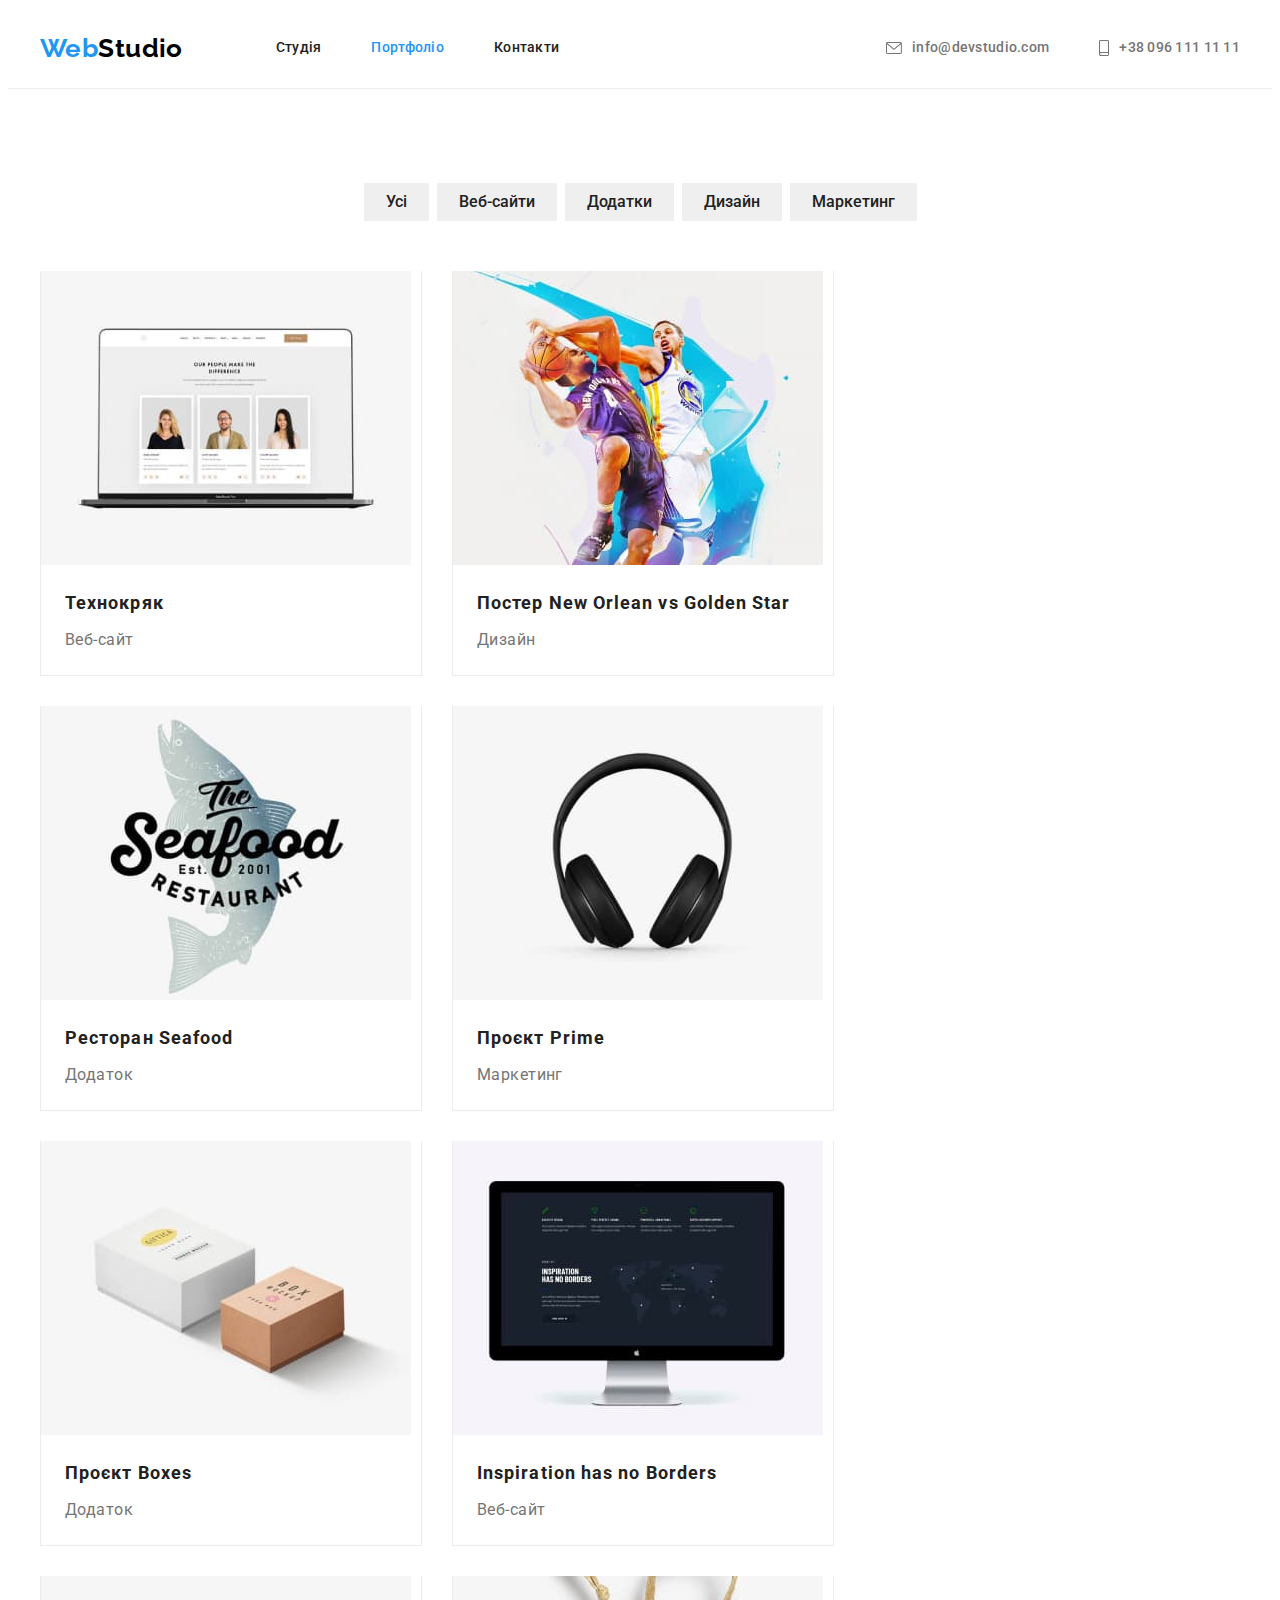
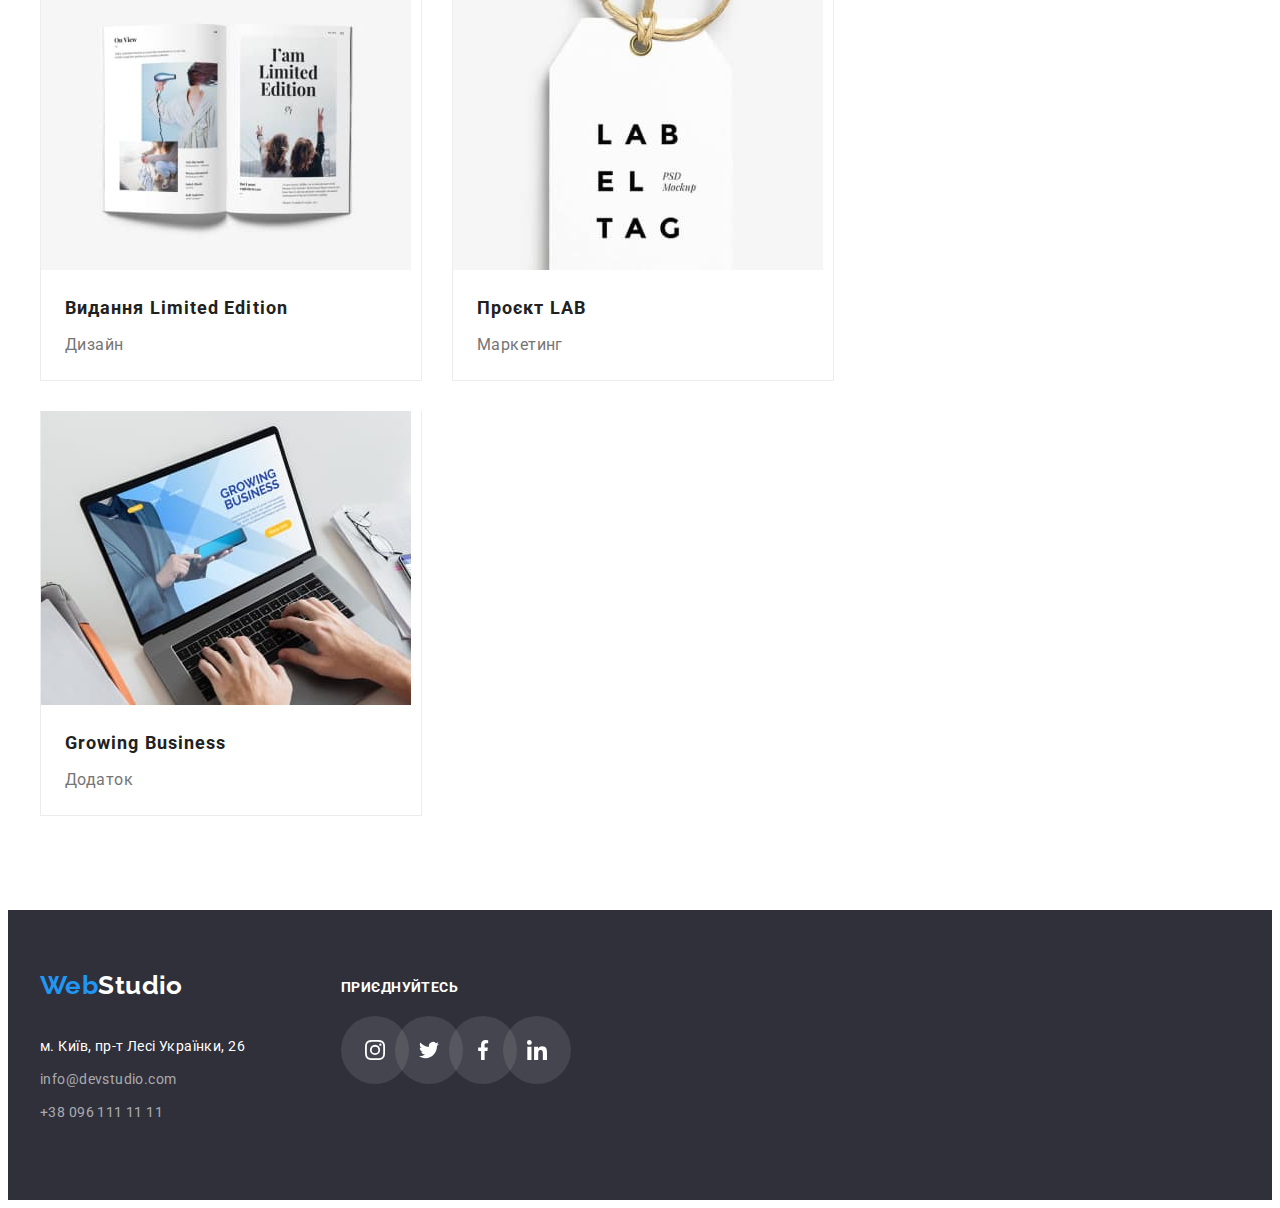
==== portfolio.html @ 1c404f7c "додає файли попереднього проекту" ====
<!DOCTYPE html>
<html lang="uk">
  <head>
    <meta charset="UTF-8" />
    <meta http-equiv="X-UA-Compatible" content="IE=edge" />
    <meta name="viewport" content="width=device-width, initial-scale=1.0" />
    <title>Портфоліо</title>
    <link rel="preconnect" href="https://fonts.googleapis.com" />
    <link rel="preconnect" href="https://fonts.gstatic.com" crossorigin />
    <link
      href="https://fonts.googleapis.com/css2?family=Raleway:ital,wght@0,700;1,700&family=Roboto:wght@400;500;700;900&display=swap"
      rel="stylesheet"
    />
    <link
      rel="stylesheet"
      href="https://cdnjs.cloudflare.com/ajax/libs/modern-normalize/1.1.0/modern-normalize.min.css"
      integrity="sha512-wpPYUAdjBVSE4KJnH1VR1HeZfpl1ub8YT/NKx4PuQ5NmX2tKuGu6U/JRp5y+Y8XG2tV+wKQpNHVUX03MfMFn9Q=="
      crossorigin="anonymous"
      referrerpolicy="no-referrer"
    />
    <link rel="stylesheet" href="./css/styles.css" />
  </head>
  <body>
    <!-- HEADER -->
    <header class="headline">
      <div class="conteiner">
        <nav class="nav-logo">
          <a class="logo" href="./index.html"
            ><span class="logo-web">Web</span>Studio</a
          >
          <ul class="nav-head">
            <li>
              <a class="nav-stud" href="./index.html">Студія</a>
            </li>
            <li>
              <a class="nav-portf current" href="./portfolio.html">Портфоліо</a>
            </li>
            <li><a class="nav-cont" href="">Контакти</a></li>
          </ul>
        </nav>
        <ul class="contacts-head">
          <li>
            <a class="contacts-mailto" href="mailto:info@devstudio.com"
              ><svg class="svg-icon" width="16" height="12">
                <use href="./images/icons.svg#envelope"></use></svg
              >info@devstudio.com</a
            >
          </li>
          <li>
            <a class="contacts-tel" href="tel:+380961111111"
              ><svg class="svg-icon" width="10" height="16">
                <use href="./images/icons.svg#smartphone"></use></svg
              >+38 096 111 11 11</a
            >
          </li>
        </ul>
      </div>
    </header>
    <!-- MAIN -->
    <main>
      <section class="section">
        <div class="conteiner">
          <h1 class="visually-hidden">Наші проекти</h1>
          <ul class="filter">
            <li class="filter-item">
              <button class="btn-projects" type="button">Усі</button>
            </li>
            <li class="filter-item">
              <button class="btn-projects" type="button">Веб-сайти</button>
            </li>
            <li class="filter-item">
              <button class="btn-projects" type="button">Додатки</button>
            </li>
            <li class="filter-item">
              <button class="btn-projects" type="button">Дизайн</button>
            </li>
            <li class="filter-item">
              <button class="btn-projects" type="button">Маркетинг</button>
            </li>
          </ul>

          <ul class="portfolio">
            <li class="portfolio-item">
              <a class="portfolio-link" href=""
                ><div class="portfolio-linkbox">
                  <img
                    class="portfolio-img"
                    src="./images/tehno.jpg"
                    alt=""
                    width="370"
                    height="294"
                  />
                  <div class="portfolio-card">
                    <h2 class="projects-head">Технокряк</h2>
                    <p class="projects-text">Веб-сайт</p>
                  </div>
                </div>
              </a>
            </li>
            <li class="portfolio-item">
              <a class="portfolio-link" href=""
                ><div class="portfolio-linkbox">
                  <img
                    class="portfolio-img"
                    src="./images/orlean.jpg"
                    alt=""
                    width="370"
                    height="294"
                  />
                  <div class="portfolio-card">
                    <h2 class="projects-head">
                      Постер New Orlean vs Golden Star
                    </h2>
                    <p class="projects-text">Дизайн</p>
                  </div>
                </div>
              </a>
            </li>
            <li class="portfolio-item">
              <a class="portfolio-link" href=""
                ><div class="portfolio-linkbox">
                  <img
                    class="portfolio-img"
                    src="./images/seafood.jpg"
                    alt=""
                    width="370"
                    height="294"
                  />
                  <div class="portfolio-card">
                    <h2 class="projects-head">Ресторан Seafood</h2>
                    <p class="projects-text">Додаток</p>
                  </div>
                </div></a
              >
            </li>
            <li class="portfolio-item">
              <a class="portfolio-link" href=""
                ><div class="portfolio-linkbox">
                  <img
                    class="portfolio-img"
                    src="./images/prime.jpg"
                    alt=""
                    width="370"
                    height="294"
                  />
                  <div class="portfolio-card">
                    <h2 class="projects-head">Проєкт Prime</h2>
                    <p class="projects-text">Маркетинг</p>
                  </div>
                </div></a
              >
            </li>
            <li class="portfolio-item">
              <a class="portfolio-link" href=""
                ><div class="portfolio-linkbox">
                  <img
                    class="portfolio-img"
                    src="./images/boxes.jpg"
                    alt=""
                    width="370"
                    height="294"
                  />
                  <div class="portfolio-card">
                    <h2 class="projects-head">Проєкт Boxes</h2>
                    <p class="projects-text">Додаток</p>
                  </div>
                </div></a
              >
            </li>
            <li class="portfolio-item">
              <a class="portfolio-link" href=""
                ><div class="portfolio-linkbox">
                  <img
                    class="portfolio-img"
                    src="./images/borders.jpg"
                    alt=""
                    width="370"
                    height="294"
                  />
                  <div class="portfolio-card">
                    <h2 class="projects-head">Inspiration has no Borders</h2>
                    <p class="projects-text">Веб-сайт</p>
                  </div>
                </div></a
              >
            </li>
            <li class="portfolio-item">
              <a class="portfolio-link" href=""
                ><div class="portfolio-linkbox">
                  <img
                    class="portfolio-img"
                    src="./images/limited.jpg"
                    alt=""
                    width="370"
                    height="294"
                  />
                  <div class="portfolio-card">
                    <h2 class="projects-head">Видання Limited Edition</h2>
                    <p class="projects-text">Дизайн</p>
                  </div>
                </div></a
              >
            </li>
            <li class="portfolio-item">
              <a class="portfolio-link" href=""
                ><div class="portfolio-linkbox">
                  <img
                    class="portfolio-img"
                    src="./images/lab.jpg"
                    alt=""
                    width="370"
                    height="294"
                  />
                  <div class="portfolio-card">
                    <h2 class="projects-head">Проєкт LAB</h2>
                    <p class="projects-text">Маркетинг</p>
                  </div>
                </div></a
              >
            </li>
            <li class="portfolio-item">
              <a class="portfolio-link" href=""
                ><div class="portfolio-linkbox">
                  <img
                    class="portfolio-img"
                    src="./images/growing.jpg"
                    alt=""
                    width="370"
                    height="294"
                  />
                  <div class="portfolio-card">
                    <h2 class="projects-head">Growing Business</h2>
                    <p class="projects-text">Додаток</p>
                  </div>
                </div></a
              >
            </li>
          </ul>
        </div>
      </section>
    </main>
    <!-- FOOTER  -->
    <footer class="footer-line">
      <div class="conteiner">
        <div class="footer-box">
          <div class="adres-box">
            <a class="logo-footer" href="./index.html"
              ><span class="logo-web">Web</span>Studio</a
            >
            <address class="adres-contacs">
              <ul class="adres">
                <li class="adres-geo">м. Київ, пр-т Лесі Українки, 26</li>
                <li class="adres-mail">
                  <a class="adres-mailto" href="mailto:info@devstudio.com"
                    >info@devstudio.com</a
                  >
                </li>
                <li class="adres-mytel">
                  <a class="adres-tel" href="tel:+380961111111"
                    >+38 096 111 11 11</a
                  >
                </li>
              </ul>
            </address>
          </div>

          <div class="joinin-box">
            <h2 class="joinin-title">приєднуйтесь</h2>
            <ul class="joinin-list">
              <li class="joinin-item">
                <a class="link-icon" href="">
                  <svg class="svg-icon" width="20" height="20">
                    <use href="./images/icons.svg#instagram-1"></use>
                  </svg>
                </a>
              </li>
              <li class="joinin-item">
                <a class="link-icon" href="">
                  <svg class="svg-icon" width="20" height="20">
                    <use href="./images/icons.svg#twitter-1"></use>
                  </svg>
                </a>
              </li>
              <li class="joinin-item">
                <a class="link-icon" href="">
                  <svg class="svg-icon" width="20" height="20">
                    <use href="./images/icons.svg#facebook-1"></use>
                  </svg>
                </a>
              </li>
              <li class="joinin-item">
                <a class="link-icon" href="">
                  <svg class="svg-icon" width="20" height="20">
                    <use href="./images/icons.svg#linkedin-1"></use>
                  </svg>
                </a>
              </li>
            </ul>
          </div>
        </div>
      </div>
    </footer>
  </body>
</html>
---- css/styles.css ----
/* ПАЛІТРА */
/* колір основного тексту: #212121  */
/* колір додаткового тексту: #757575 */
/* колір герої, футер(адреса+лого текст): #FFFFFF */
/* колір лого веб, ховер+фокус: #2196F3 */
/* колір лого текст хедер: #000000 */
/* інші кольори: white; #ECECEC; rgba(0, 0, 0, 0.15);
   #188CE8; #F5F4FA; rgba(0, 0, 0, 0.12); rgba(0, 0, 0, 0.14);
   rgba(0, 0, 0, 0.2); #2F303A; rgba(255, 255, 255, 0.6); rgba(0, 0, 0, 0.1);
   #EEEEEE; rgba(0, 0, 0, 0.08);*/

:root {
  --text-color: #212121;
  --additional-text: #757575;
  --hero-footer: #ffffff;
  --web-hover-fokus: #2196f3;
  --color-logo-hed: #000000;
  --body-background-color: white;
  --headline-border-bottom: #ececec;
  --hero-footer-background: #2f303a;
  --caption-btn-box-sadow: rgba(0, 0, 0, 0.15);
  --caption-btn-h-f: #188ce8;
  --team-background: #f5f4fa;
  --team-bth-p-box-shadow: rgba(0, 0, 0, 0.12);
  --team-box-shadow-two: rgba(0, 0, 0, 0.14);
  --team-box-shadow-three: rgba(0, 0, 0, 0.2);
  --adres-m-t-color: rgba(255, 255, 255, 0.6);
  --btn-p-box-shadow-one: rgba(0, 0, 0, 0.1);
  --btn-p-box-shadow-two: rgba(0, 0, 0, 0.08);
  --container-project-border: #eeeeee;
  --hero-gradient: rgba(47, 48, 58, 0.4);
  --social-link-icon: #afb1b8;
  --join-in-list: rgba(255, 255, 255, 0.1);
  --portfolio-item-hover06: rgba(0, 0, 0, 0.06);
  --portfolio-item-hover16: rgba(0, 0, 0, 0.16);
  --ul-class-gap: 30px;
  --filter-gap: 8px;
}
/* HIDDEN */
.visually-hidden {
  position: absolute;
  white-space: nowrap;
  width: 1px;
  height: 1px;
  overflow: hidden;
  border: 0;
  padding: 0;
  clip: rect(0 0 0 0);
  clip-path: inset(50%);
  margin: -1px;
}
/* INDEX */
body {
  font-family: "Roboto", "Raleway", sans-serif;
  color: var(--text-color);
  background-color: var(--body-background-color);
  font-size: 14px;
  letter-spacing: 0.03em;
}
.conteiner {
  width: 1200px;
  padding-right: 15px;
  padding-left: 15px;
  margin-right: auto;
  margin-left: auto;
}
.section {
  padding: 94px 0;
}
h1,
h2,
h3,
p {
  margin: 0;
}
img {
  display: block;
  max-width: 100%;
  height: auto;
}
a {
  text-decoration: none;
}
ul {
  list-style-type: none;
}
address {
  font-style: normal;
}
/* HEADER */
.logo {
  font-family: "Raleway";
  font-weight: 700;
  font-size: 26px;
  line-height: 1.19;
  color: var(--color-logo-hed);
  margin-right: 93px;
}
.logo-web {
  font-family: "Raleway";
  font-weight: 700;
  font-size: 26px;
  line-height: 1.19px;
  color: var(--web-hover-fokus);
}
.headline .conteiner {
  display: flex;
  align-content: center;
}
.nav-logo {
  display: flex;
  justify-content: flex-start;
  align-items: center;
}
.nav-head {
  display: flex;
  margin-top: 0;
  margin-bottom: 0;
  padding-left: 0;
}
.nav-head li:not(:first-child) {
  margin-left: 50px;
}
.contacts-head {
  display: flex;
  margin-left: auto;
  margin-top: 0;
  margin-bottom: 0;
  padding-left: 0;
}
.contacts-head li:not(:first-child) {
  margin-left: 50px;
}

.contacts-head .svg-icon {
  align-items: center;
  fill: var(--additional-text);
  margin-right: 10px;
}
.contacts-mailto:hover .svg-icon,
.contacts-mailto:focus .svg-icon {
  fill: var(--web-hover-fokus);
}
.contacts-tel:hover .svg-icon,
.contacts-tel:focus .svg-icon {
  fill: var(--web-hover-fokus);
}
.nav-stud,
.nav-portf,
.nav-cont {
  display: block;
  font-weight: 500;
  line-height: 1.14;
  letter-spacing: 0.02em;
  color: var(--text-color);
  padding: 32px 0;
}
.nav-stud:hover,
.nav-stud:focus {
  color: var(--web-hover-fokus);
}
.nav-portf:hover,
.nav-portf:focus {
  color: var(--web-hover-fokus);
}
.nav-cont:hover,
.nav-cont:focus {
  color: var(--web-hover-fokus);
}
.nav-head .current {
  color: var(--web-hover-fokus);
}

.contacts-mailto {
  display: flex;
  align-self: center;
  align-items: center;
  font-weight: 500;
  line-height: 1.14;
  letter-spacing: 0.02em;
  color: var(--additional-text);
  padding: 32px 0;
}
.contacts-mailto:hover,
.contacts-mailto:focus {
  color: var(--web-hover-fokus);
}
.contacts-tel {
  display: flex;
  align-self: center;
  align-items: center;
  font-weight: 500;
  line-height: 1.14;
  letter-spacing: 0.02em;
  color: var(--additional-text);
  padding: 32px 0;
}
.contacts-tel:hover,
.contacts-tel:focus {
  color: var(--web-hover-fokus);
}
.headline {
  border-bottom: 1px solid var(--headline-border-bottom);
}
/* MAIN */
/* HERO */
.hero {
  background: var(--hero-footer-background);
  text-align: center;
  padding: 200px 0;
  max-width: 1600px;
  min-height: 600px;
  margin-right: auto;
  margin-left: auto;
  background-image: linear-gradient(var(--hero-gradient), var(--hero-gradient)),
    url(../images/bghero.jpeg);
  background-repeat: no-repeat;
  background-size: cover;
  background-position: center;
}

.title-hero {
  font-weight: 900;
  font-size: 44px;
  line-height: 1.36;
  letter-spacing: 0.06em;
  text-transform: uppercase;
  color: var(--hero-footer);
  margin-bottom: 30px;
}
.caption-btn {
  padding: 10px 32px;
  font-family: "Roboto";
  font-weight: 700;
  font-size: 16px;
  line-height: 1.88;
  letter-spacing: 0.06em;
  color: var(--hero-footer);
  background: var(--caption-btn-h-f);
  box-shadow: 0px 4px 4px var(--caption-btn-box-sadow);
  border-radius: 4px;
  cursor: pointer;
  border: none;
}
.caption-btn:hover,
.caption-btn:focus {
  background: var(--web-hover-fokus);
}
/* OFFER */
.conteiner .offer {
  display: flex;
  margin: 0;
  padding: 0;
  list-style: none;
  margin-left: calc(-1 * var(--ul-class-gap));
}
.offer-icon {
  justify-content: center;
  background: var(--team-background);
  border-radius: 4px;
  padding: 25px 100px;
  margin-bottom: 55px;
}
.offer-item {
  flex-basis: calc(100% / 4 - var(--ul-class-gap));
  margin-left: var(--ul-class-gap);
}

.offer-title {
  font-weight: 700;
  font-size: 16px;
  line-height: 1.14;
  text-transform: uppercase;
  color: var(--text-color);
  margin-bottom: 10px;
}
.offer-text {
  line-height: 1.71;
  color: var(--additional-text);
}
/* JOB */
.job {
  padding-top: 0;
}
.job-title {
  font-weight: 700;
  font-size: 36px;
  line-height: 1.17;
  text-align: center;
  color: var(--text-color);
  margin-bottom: 50px;
}
.job-box {
  display: flex;
  justify-content: space-around;
  margin: 0;
  padding: 0;
  list-style: none;
  margin-left: calc(-1 * var(--ul-class-gap));
}
.job-box li {
  flex-basis: calc(100% / 3 - var(--ul-class-gap));
  margin-left: var(--ul-class-gap);
}
/* TEAM */
.team {
  background: var(--team-background);
}
.team-title {
  font-weight: 700;
  font-size: 36px;
  line-height: 1.17;
  text-align: center;
  color: var(--text-color);
  margin-bottom: 50px;
}
.team-conteiner {
  display: flex;
  margin: 0;
  padding: 0;
  list-style: none;
  margin-left: calc(-1 * var(--ul-class-gap));
}
.team-conteiner li {
  flex-basis: calc(100% / 4 - var(--ul-class-gap));
  margin-left: var(--ul-class-gap);
}

.team-box {
  background: var(--hero-footer);
  box-shadow: 0px 1px 3px var(--team-bth-p-box-shadow),
    0px 1px 1px var(--team-box-shadow-two),
    0px 2px 1px var(--team-box-shadow-three);
  border-radius: 0px 0px 4px 4px;
}
.team-box img {
  margin-bottom: 30px;
}

.team-cap {
  font-weight: 500;
  font-size: 16px;
  line-height: 1.36;
  text-align: center;
  color: var(--text-color);
  margin-bottom: 10px;
}
.team-text {
  font-size: 16px;
  line-height: 1.36;
  text-align: center;
  color: var(--additional-text);
  margin-bottom: 16px;
}
.team-social {
  display: flex;
  justify-content: center;
  margin: 0;
  padding: 0;
  padding-bottom: 30px;
}
.team-social .social-item {
  flex-basis: calc((100%-30px) / 4);
  max-width: 44px;
  min-height: 44px;
  margin-left: 0;
  margin-right: 10px;
}

.team-social .link-icon {
  width: 100%;
  height: 100%;
  display: flex;
  align-items: center;
  justify-content: center;
  border-radius: 50%;
  color: var(--social-link-icon);
  background: var(--hero-footer);
}
.link-icon:hover,
.link-icon:focus {
  background: var(--web-hover-fokus);
  color: var(--hero-footer);
}
.team-social .svg-icon {
  fill: currentColor;
}
/* clients */
.clients-title {
  font-weight: 700;
  font-size: 36px;
  line-height: 1.17;
  text-align: center;
  color: var(--text-color);
  margin-bottom: 50px;
}
.clients-list {
  display: flex;
  margin: 0;
  padding: 0;
  list-style: none;
  justify-content: center;
  margin-left: calc(-1 * var(--ul-class-gap));
  /* gap: 30px; */
}
.clients-item {
  flex-basis: calc(100% / 6 - var(--ul-class-gap));
  margin-left: var(--ul-class-gap);
  box-sizing: border-box;
  justify-content: center;
}
.clients-list .clients-link {
  display: flex;
  padding: 15px 31px;
  justify-content: center;
  align-items: center;
  border: 1px solid var(--social-link-icon);
  border-radius: 4px;
}
.clients-link:hover,
.clients-link:focus {
  fill: var(--web-hover-fokus);
  border: 1px solid var(--web-hover-fokus);
  border-radius: 4px;
}
.clients-link:hover .svg-icon,
.clients-link:focus .svg-icon {
  fill: var(--web-hover-fokus);
}
.clients-link .svg-icon {
  fill: var(--additional-text);
}

/* FOOTER */
footer {
  background: var(--hero-footer-background);
}
.footer-line {
  border-bottom: 1px solid var(--hero-footer-background);
}
.logo-footer {
  display: inline-block;
  font-family: "Raleway";
  font-weight: 700;
  font-size: 26px;
  line-height: 1.19;
  color: var(--hero-footer);
  padding: 0;
  margin: 0;
  padding-top: 60px;
  margin-bottom: 20px;
}
.adres-geo {
  line-height: 1.71;
  color: var(--hero-footer);
  margin-bottom: 9px;
}
.adres {
  padding-left: 0;
}
.adres-geo:hover,
.adres-geo:focus {
  color: var(--web-hover-fokus);
}
.adres-mailto {
  line-height: 1.71;
  color: var(--adres-m-t-color);
}
.adres-mail {
  margin-bottom: 9px;
}
.adres-mailto:hover,
.adres-mailto:focus {
  color: var(--web-hover-fokus);
}
.adres-tel {
  line-height: 1.71;
  color: var(--adres-m-t-color);
}
.adres-tel:hover,
.adres-tel:focus {
  color: var(--web-hover-fokus);
}
.adres-mytel {
  padding-bottom: 60px;
}
.conteiner .footer-box {
  justify-content: start;
  display: flex;
  margin: 0;
  padding: 0;
}
.conteiner .adres-box {
  width: 231px;
  margin: 0;
  padding: 0;
  margin-right: 70px;
}
.conteiner .joinin-box {
  width: 206px;
  margin: 0;
  padding: 0;
}

.joinin-title {
  font-weight: 700;
  font-size: 14px;
  line-height: 1.14;
  text-transform: uppercase;
  padding-top: 70px;
  color: var(--hero-footer);
  margin-bottom: 20px;
}
.joinin-box .joinin-list {
  display: flex;
  gap: 10px;
  justify-content: center;
  margin: 0;
  padding: 0;
}
.joinin-list .joinin-item {
  flex-basis: calc((100%-30px) / 4);
  max-width: 44px;
  min-height: 44px;
}

.joinin-list .link-icon {
  width: 100%;
  height: 100%;
  display: flex;
  align-items: center;
  justify-content: center;
  border-radius: 50%;
  color: var(--hero-footer);
  background: var(--join-in-list);
  padding: 12px;
}
.link-icon:hover,
.link-icon:focus {
  background: var(--web-hover-fokus);
  color: var(--hero-footer);
}
.joinin-list .svg-icon {
  fill: currentColor;
}
/* PORTFOLIO */
/* PROJECTS */
.btn-projects {
  padding: 6px 22px;
  font-family: "Roboto";
  font-weight: 500;
  font-size: 16px;
  line-height: 1.63;
  text-align: center;
  color: var(--text-color);
  cursor: pointer;
  border: transparent;
}
.btn-projects:hover,
.btn-projects:focus {
  background: var(--web-hover-fokus);
  box-shadow: 0px 3px 1px var(--btn-p-box-shadow-one),
    0px 1px 2px var(--btn-p-box-shadow-two),
    0px 2px 2px var(--team-bth-p-box-shadow);
  border-radius: 4px;
  color: var(--hero-footer);
}
.filter {
  display: flex;
  justify-content: center;
  margin: 0;
  padding: 0;
  list-style: none;
  margin-left: calc(-1 * var(--filter-gap));
}
.filter-item {
  margin-left: var(--filter-gap);
  margin-bottom: 50px;
}

.portfolio {
  display: flex;
  flex-wrap: wrap;
  margin: 0;
  padding: 0;
  list-style: none;
  margin-left: calc(-1 * var(--ul-class-gap));
  margin-bottom: calc(-1 * var(--ul-class-gap));
}

.portfolio-item {
  flex-basis: calc(100% / 3 - var(--ul-class-gap));
  margin-left: var(--ul-class-gap);
  margin-bottom: var(--ul-class-gap);
  align-content: center;
  border-right: 1px solid var(--headline-border-bottom);
  border-bottom: 1px solid var(--headline-border-bottom);
  border-left: 1px solid var(--headline-border-bottom);
}

.portfolio-linkbox:hover,
.portfolio-linkbox:focus {
  box-shadow: 0px 1px 1px var(--team-bth-p-box-shadow),
    0px 4px 4px var(--portfolio-item-hover06),
    1px 4px 6px var(--portfolio-item-hover16);
}
.portfolio-card {
  padding: 20px 24px 0 24px;
}
.projects-head {
  font-weight: 700;
  font-size: 18px;
  line-height: 2;
  letter-spacing: 0.06em;
  color: var(--text-color);
  margin-bottom: 4px;
}
.projects-text {
  font-size: 16px;
  line-height: 1.88;
  color: var(--additional-text);
  padding-bottom: 20px;
}
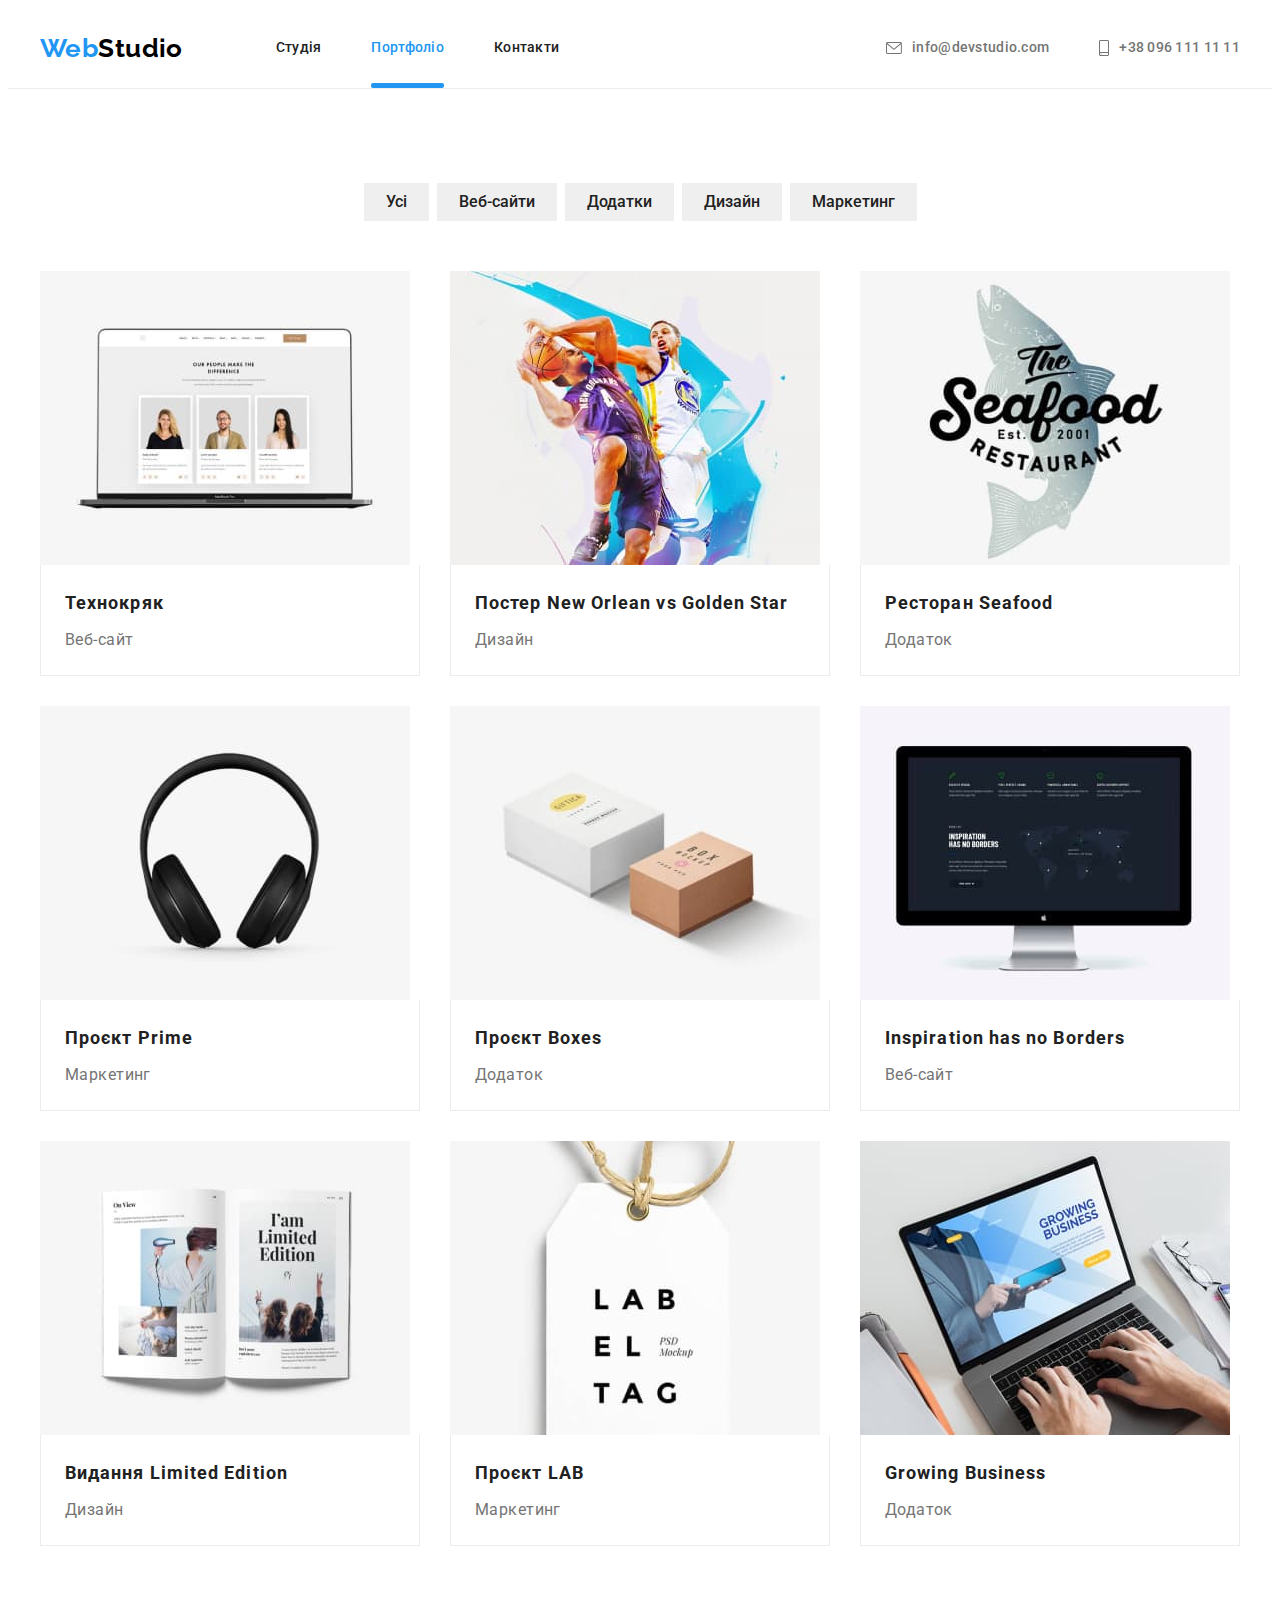
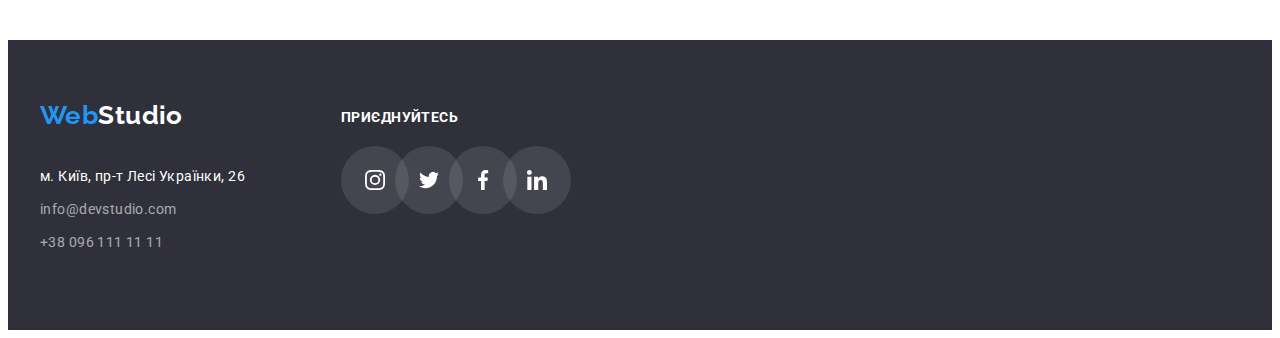
==== commit 2dad2162: "додає after до навігації" ====
--- a/portfolio.html
+++ b/portfolio.html
@@ -29,13 +29,13 @@
             ><span class="logo-web">Web</span>Studio</a
           >
           <ul class="nav-head">
-            <li>
-              <a class="nav-stud" href="./index.html">Студія</a>
-            </li>
-            <li>
-              <a class="nav-portf current" href="./portfolio.html">Портфоліо</a>
-            </li>
-            <li><a class="nav-cont" href="">Контакти</a></li>
+            <li class="nav-item">
+              <a class="nav-stud nav-link" href="./index.html">Студія</a>
+            </li>
+            <li class="nav-item">
+              <a class="nav-portf nav-link current" href="./portfolio.html">Портфоліо</a>
+            </li>
+            <li class="nav-item"><a class="nav-cont nav-link" href="">Контакти</a></li>
           </ul>
         </nav>
         <ul class="contacts-head">
@@ -81,7 +81,7 @@
 
           <ul class="portfolio">
             <li class="portfolio-item">
-              <a class="portfolio-link" href=""
+              <a class="portfolio-link" href="" target="_blank" rel="noopener noreferrer nofollow"
                 ><div class="portfolio-linkbox">
                   <img
                     class="portfolio-img"
@@ -98,7 +98,7 @@
               </a>
             </li>
             <li class="portfolio-item">
-              <a class="portfolio-link" href=""
+              <a class="portfolio-link" href="" target="_blank" rel="noopener noreferrer nofollow"
                 ><div class="portfolio-linkbox">
                   <img
                     class="portfolio-img"
@@ -117,7 +117,7 @@
               </a>
             </li>
             <li class="portfolio-item">
-              <a class="portfolio-link" href=""
+              <a class="portfolio-link" href="" target="_blank" rel="noopener noreferrer nofollow"
                 ><div class="portfolio-linkbox">
                   <img
                     class="portfolio-img"
@@ -134,7 +134,7 @@
               >
             </li>
             <li class="portfolio-item">
-              <a class="portfolio-link" href=""
+              <a class="portfolio-link" href="" target="_blank" rel="noopener noreferrer nofollow"
                 ><div class="portfolio-linkbox">
                   <img
                     class="portfolio-img"
@@ -151,7 +151,7 @@
               >
             </li>
             <li class="portfolio-item">
-              <a class="portfolio-link" href=""
+              <a class="portfolio-link" href="" target="_blank" rel="noopener noreferrer nofollow"
                 ><div class="portfolio-linkbox">
                   <img
                     class="portfolio-img"
@@ -168,7 +168,7 @@
               >
             </li>
             <li class="portfolio-item">
-              <a class="portfolio-link" href=""
+              <a class="portfolio-link" href="" target="_blank" rel="noopener noreferrer nofollow"
                 ><div class="portfolio-linkbox">
                   <img
                     class="portfolio-img"
@@ -185,7 +185,7 @@
               >
             </li>
             <li class="portfolio-item">
-              <a class="portfolio-link" href=""
+              <a class="portfolio-link" href="" target="_blank" rel="noopener noreferrer nofollow"
                 ><div class="portfolio-linkbox">
                   <img
                     class="portfolio-img"
@@ -202,7 +202,7 @@
               >
             </li>
             <li class="portfolio-item">
-              <a class="portfolio-link" href=""
+              <a class="portfolio-link" href="" target="_blank" rel="noopener noreferrer nofollow"
                 ><div class="portfolio-linkbox">
                   <img
                     class="portfolio-img"
@@ -219,7 +219,7 @@
               >
             </li>
             <li class="portfolio-item">
-              <a class="portfolio-link" href=""
+              <a class="portfolio-link" href="" target="_blank" rel="noopener noreferrer nofollow"
                 ><div class="portfolio-linkbox">
                   <img
                     class="portfolio-img"
@@ -268,28 +268,28 @@
             <h2 class="joinin-title">приєднуйтесь</h2>
             <ul class="joinin-list">
               <li class="joinin-item">
-                <a class="link-icon" href="">
+                <a class="link-icon" href="https://www.instagram.com/" target="_blank" rel="noopener noreferrer nofollow">
                   <svg class="svg-icon" width="20" height="20">
                     <use href="./images/icons.svg#instagram-1"></use>
                   </svg>
                 </a>
               </li>
               <li class="joinin-item">
-                <a class="link-icon" href="">
+                <a class="link-icon" href="https://twitter.com/" target="_blank" rel="noopener noreferrer nofollow">
                   <svg class="svg-icon" width="20" height="20">
                     <use href="./images/icons.svg#twitter-1"></use>
                   </svg>
                 </a>
               </li>
               <li class="joinin-item">
-                <a class="link-icon" href="">
+                <a class="link-icon" href="https://facebook.com/" target="_blank" rel="noopener noreferrer nofollow">
                   <svg class="svg-icon" width="20" height="20">
                     <use href="./images/icons.svg#facebook-1"></use>
                   </svg>
                 </a>
               </li>
               <li class="joinin-item">
-                <a class="link-icon" href="">
+                <a class="link-icon" href="https://www.linkedin.com/" target="_blank" rel="noopener noreferrer nofollow">
                   <svg class="svg-icon" width="20" height="20">
                     <use href="./images/icons.svg#linkedin-1"></use>
                   </svg>
--- a/css/styles.css
+++ b/css/styles.css
@@ -136,6 +136,7 @@
   align-items: center;
   fill: var(--additional-text);
   margin-right: 10px;
+  transition: fill 250ms cubic-bezier(0.4, 0, 0.2, 1);
 }
 .contacts-mailto:hover .svg-icon,
 .contacts-mailto:focus .svg-icon {
@@ -148,12 +149,14 @@
 .nav-stud,
 .nav-portf,
 .nav-cont {
+  position: relative; 
   display: block;
   font-weight: 500;
   line-height: 1.14;
   letter-spacing: 0.02em;
   color: var(--text-color);
   padding: 32px 0;
+  transition: color 250ms cubic-bezier(0.4, 0, 0.2, 1);
 }
 .nav-stud:hover,
 .nav-stud:focus {
@@ -167,6 +170,23 @@
 .nav-cont:focus {
   color: var(--web-hover-fokus);
 }
+
+.nav-link::after {
+content: '';
+position: absolute;
+left: 0;
+bottom: 0;
+display: block;
+width: 100%;
+height: 5px; ;
+background: #2196F3;
+border-radius: 2px;
+opacity: 0;
+}
+.nav-head .current::after {
+  opacity: 1;
+}
+
 .nav-head .current {
   color: var(--web-hover-fokus);
 }
@@ -180,6 +200,7 @@
   letter-spacing: 0.02em;
   color: var(--additional-text);
   padding: 32px 0;
+  transition: color 250ms cubic-bezier(0.4, 0, 0.2, 1);
 }
 .contacts-mailto:hover,
 .contacts-mailto:focus {
@@ -194,6 +215,7 @@
   letter-spacing: 0.02em;
   color: var(--additional-text);
   padding: 32px 0;
+  transition: color 250ms cubic-bezier(0.4, 0, 0.2, 1);
 }
 .contacts-tel:hover,
 .contacts-tel:focus {
@@ -241,10 +263,40 @@
   border-radius: 4px;
   cursor: pointer;
   border: none;
+  transition: background 250ms cubic-bezier(0.4, 0, 0.2, 1);
 }
 .caption-btn:hover,
 .caption-btn:focus {
   background: var(--web-hover-fokus);
+}
+/* BACKDROP */
+.backdrop.is-hidden {
+  visibility: hidden;
+  opacity: 0;
+  pointer-events: none;
+}
+.backdrop {
+  position: fixed;
+  top: 0;
+  left: 0;
+  width: 100%;
+  height: 100%;
+  opacity: 1;
+  visibility: visible;
+  transition: opacity 250ms cubic-bezier(0.4, 0, 0.2, 1),
+    visibility 250ms cubic-bezier(0.4, 0, 0.2, 1);
+}
+.modal {
+  position: absolute;
+  width: 528px;
+  height: 581px;
+  left: 50%;
+  top: 56%;
+  transform: translate(-50%, -50%);
+  background: #ffffff;
+  box-shadow: 0px 1px 3px rgba(0, 0, 0, 0.12), 0px 1px 1px rgba(0, 0, 0, 0.14),
+    0px 2px 1px rgba(0, 0, 0, 0.2);
+  border-radius: 4px;
 }
 /* OFFER */
 .conteiner .offer {
@@ -376,6 +428,8 @@
   border-radius: 50%;
   color: var(--social-link-icon);
   background: var(--hero-footer);
+  transition: color 250ms cubic-bezier(0.4, 0, 0.2, 1);
+  transition: background 250ms cubic-bezier(0.4, 0, 0.2, 1);
 }
 .link-icon:hover,
 .link-icon:focus {
@@ -416,6 +470,8 @@
   align-items: center;
   border: 1px solid var(--social-link-icon);
   border-radius: 4px;
+  transition: border 250ms cubic-bezier(0.4, 0, 0.2, 1);
+  transition: fill 250ms cubic-bezier(0.4, 0, 0.2, 1);
 }
 .clients-link:hover,
 .clients-link:focus {
@@ -428,7 +484,7 @@
   fill: var(--web-hover-fokus);
 }
 .clients-link .svg-icon {
-  fill: var(--additional-text);
+  fill: var(--social-link-icon);
 }
 
 /* FOOTER */
@@ -454,6 +510,7 @@
   line-height: 1.71;
   color: var(--hero-footer);
   margin-bottom: 9px;
+  transition: color 250ms cubic-bezier(0.4, 0, 0.2, 1);
 }
 .adres {
   padding-left: 0;
@@ -465,6 +522,7 @@
 .adres-mailto {
   line-height: 1.71;
   color: var(--adres-m-t-color);
+  transition: color 250ms cubic-bezier(0.4, 0, 0.2, 1);
 }
 .adres-mail {
   margin-bottom: 9px;
@@ -476,6 +534,7 @@
 .adres-tel {
   line-height: 1.71;
   color: var(--adres-m-t-color);
+  transition: color 250ms cubic-bezier(0.4, 0, 0.2, 1);
 }
 .adres-tel:hover,
 .adres-tel:focus {
@@ -534,6 +593,8 @@
   color: var(--hero-footer);
   background: var(--join-in-list);
   padding: 12px;
+  transition: color 250ms cubic-bezier(0.4, 0, 0.2, 1);
+  transition: background 250ms cubic-bezier(0.4, 0, 0.2, 1);
 }
 .link-icon:hover,
 .link-icon:focus {
@@ -555,6 +616,8 @@
   color: var(--text-color);
   cursor: pointer;
   border: transparent;
+  transition: color 250ms cubic-bezier(0.4, 0, 0.2, 1);
+  transition: background 250ms cubic-bezier(0.4, 0, 0.2, 1);
 }
 .btn-projects:hover,
 .btn-projects:focus {
@@ -593,11 +656,10 @@
   margin-left: var(--ul-class-gap);
   margin-bottom: var(--ul-class-gap);
   align-content: center;
-  border-right: 1px solid var(--headline-border-bottom);
-  border-bottom: 1px solid var(--headline-border-bottom);
-  border-left: 1px solid var(--headline-border-bottom);
-}
-
+}
+.portfolio-linkbox {
+  transition: box-shadow 250ms cubic-bezier(0.4, 0, 0.2, 1);
+}
 .portfolio-linkbox:hover,
 .portfolio-linkbox:focus {
   box-shadow: 0px 1px 1px var(--team-bth-p-box-shadow),
@@ -606,6 +668,9 @@
 }
 .portfolio-card {
   padding: 20px 24px 0 24px;
+  border-right: 1px solid var(--headline-border-bottom);
+  border-bottom: 1px solid var(--headline-border-bottom);
+  border-left: 1px solid var(--headline-border-bottom);
 }
 .projects-head {
   font-weight: 700;
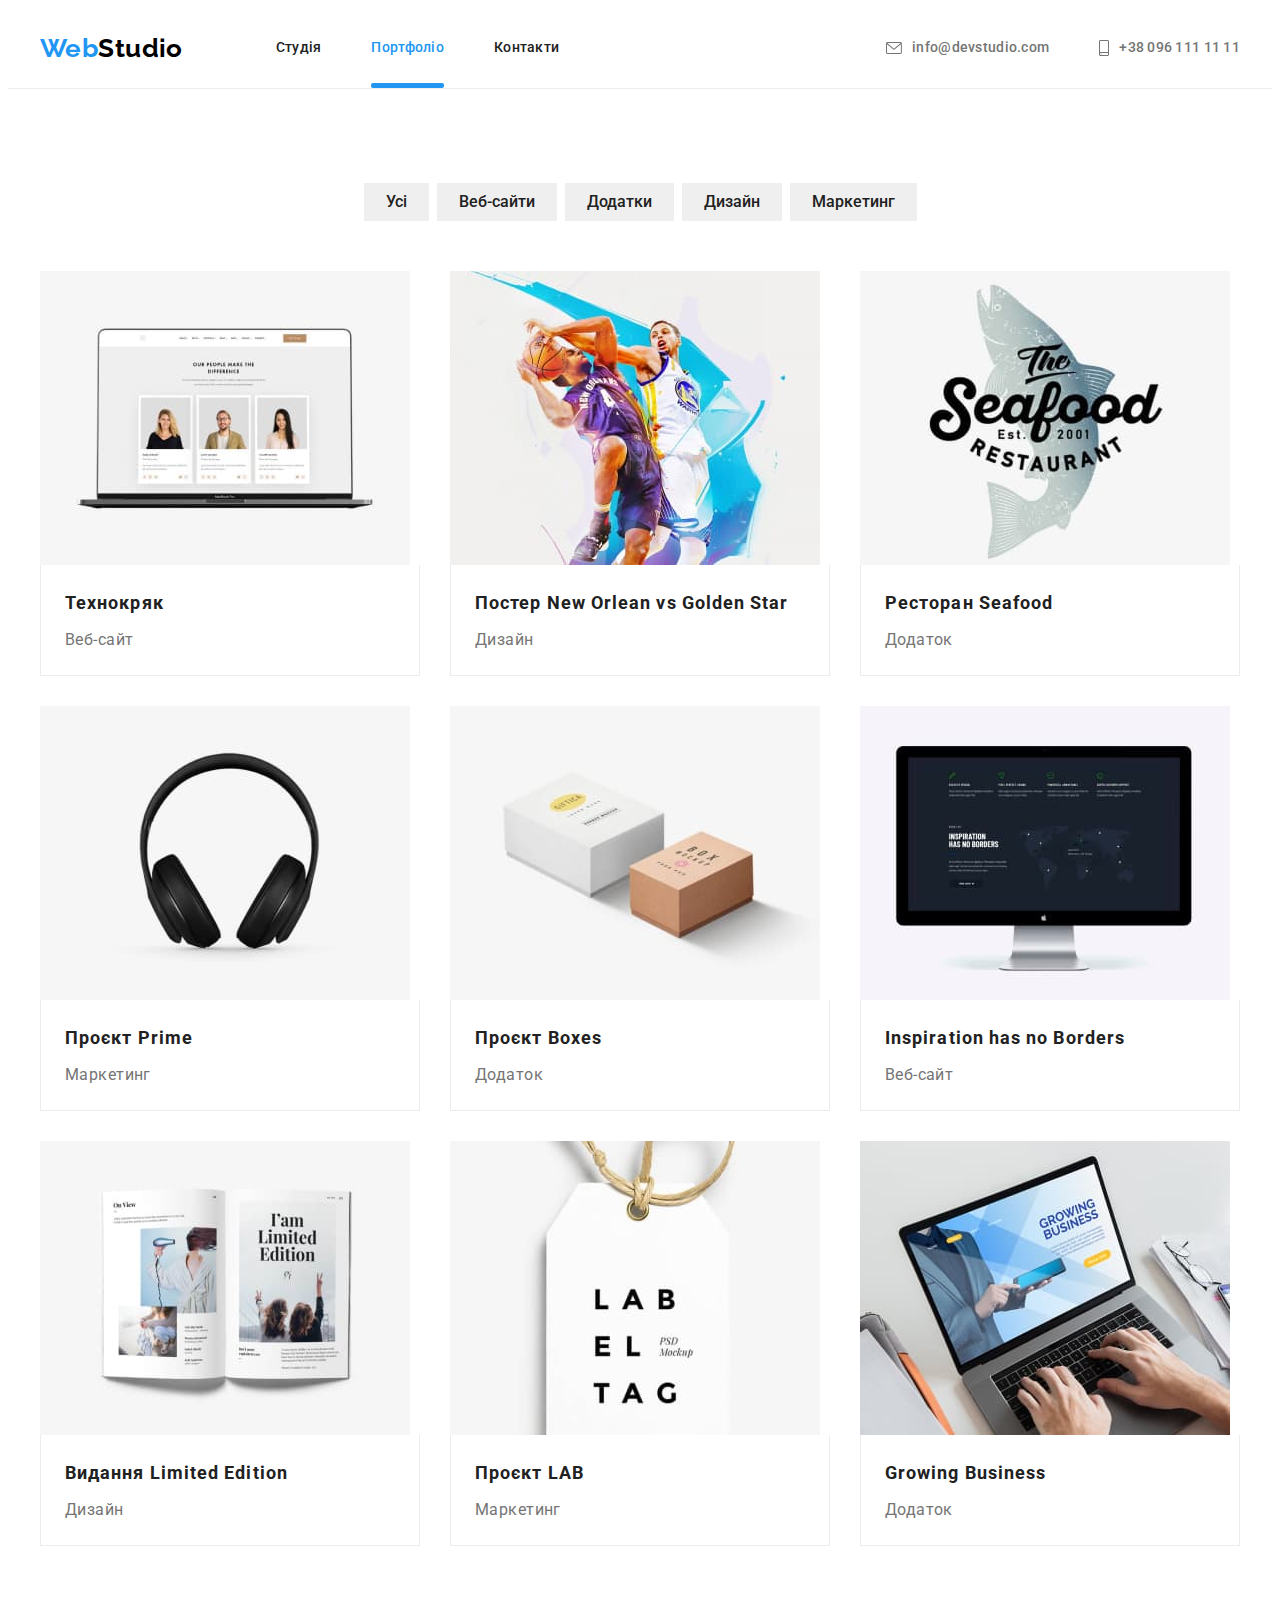
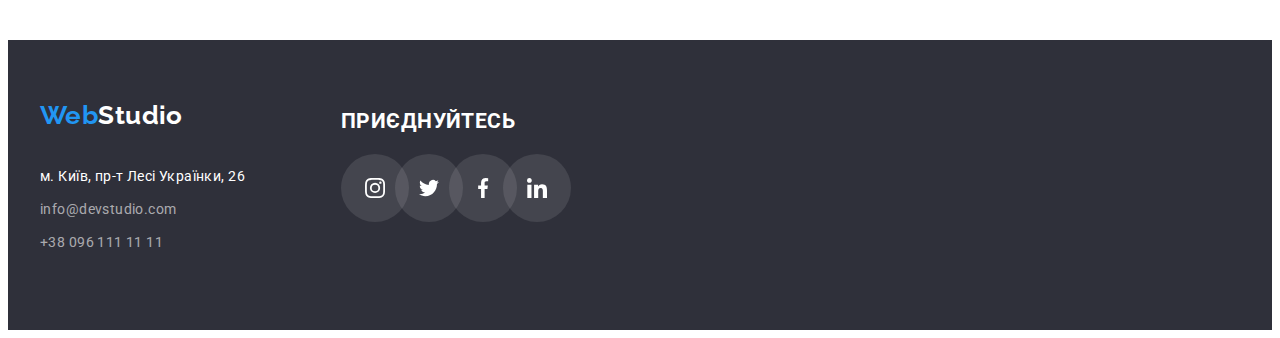
==== commit d5965dbe: "оновлює код портфоліо и стилі проекту" ====
--- a/portfolio.html
+++ b/portfolio.html
@@ -33,9 +33,13 @@
               <a class="nav-stud nav-link" href="./index.html">Студія</a>
             </li>
             <li class="nav-item">
-              <a class="nav-portf nav-link current" href="./portfolio.html">Портфоліо</a>
-            </li>
-            <li class="nav-item"><a class="nav-cont nav-link" href="">Контакти</a></li>
+              <a class="nav-portf nav-link current" href="./portfolio.html"
+                >Портфоліо</a
+              >
+            </li>
+            <li class="nav-item">
+              <a class="nav-cont nav-link" href="">Контакти</a>
+            </li>
           </ul>
         </nav>
         <ul class="contacts-head">
@@ -81,8 +85,13 @@
 
           <ul class="portfolio">
             <li class="portfolio-item">
-              <a class="portfolio-link" href="" target="_blank" rel="noopener noreferrer nofollow"
-                ><div class="portfolio-linkbox">
+              <a
+                class="portfolio-link"
+                href=""
+                target="_blank"
+                rel="noopener noreferrer nofollow"
+              >
+                <div class="overlay-tumb">
                   <img
                     class="portfolio-img"
                     src="./images/tehno.jpg"
@@ -90,16 +99,29 @@
                     width="370"
                     height="294"
                   />
-                  <div class="portfolio-card">
-                    <h2 class="projects-head">Технокряк</h2>
-                    <p class="projects-text">Веб-сайт</p>
-                  </div>
-                </div>
-              </a>
-            </li>
-            <li class="portfolio-item">
-              <a class="portfolio-link" href="" target="_blank" rel="noopener noreferrer nofollow"
-                ><div class="portfolio-linkbox">
+                  <div class="overlay-box">
+                    <p class="overlay-text">
+                      Ресурс пропонує комплексні пропозиції з різним рівнем
+                      функціоналу та сервісів. Все це дозволить відвідувачу
+                      отримати вичерпні відомості про компанію чи приватну
+                      особу.
+                    </p>
+                  </div>
+                </div>
+                <div class="portfolio-card">
+                  <h2 class="projects-head">Технокряк</h2>
+                  <p class="projects-text">Веб-сайт</p>
+                </div>
+              </a>
+            </li>
+            <li class="portfolio-item">
+              <a
+                class="portfolio-link"
+                href=""
+                target="_blank"
+                rel="noopener noreferrer nofollow"
+              >
+                <div class="overlay-tumb">
                   <img
                     class="portfolio-img"
                     src="./images/orlean.jpg"
@@ -107,18 +129,32 @@
                     width="370"
                     height="294"
                   />
-                  <div class="portfolio-card">
-                    <h2 class="projects-head">
-                      Постер New Orlean vs Golden Star
-                    </h2>
-                    <p class="projects-text">Дизайн</p>
-                  </div>
-                </div>
-              </a>
-            </li>
-            <li class="portfolio-item">
-              <a class="portfolio-link" href="" target="_blank" rel="noopener noreferrer nofollow"
-                ><div class="portfolio-linkbox">
+                  <div class="overlay-box">
+                    <p class="overlay-text">
+                      Ресурс пропонує комплексні пропозиції з різним рівнем
+                      функціоналу та сервісів. Все це дозволить відвідувачу
+                      отримати вичерпні відомості про компанію чи приватну
+                      особу.
+                    </p>
+                  </div>
+                </div>
+
+                <div class="portfolio-card">
+                  <h2 class="projects-head">
+                    Постер New Orlean vs Golden Star
+                  </h2>
+                  <p class="projects-text">Дизайн</p>
+                </div>
+              </a>
+            </li>
+            <li class="portfolio-item">
+              <a
+                class="portfolio-link"
+                href=""
+                target="_blank"
+                rel="noopener noreferrer nofollow"
+              >
+                <div class="overlay-tumb">
                   <img
                     class="portfolio-img"
                     src="./images/seafood.jpg"
@@ -126,16 +162,30 @@
                     width="370"
                     height="294"
                   />
-                  <div class="portfolio-card">
-                    <h2 class="projects-head">Ресторан Seafood</h2>
-                    <p class="projects-text">Додаток</p>
-                  </div>
-                </div></a
-              >
-            </li>
-            <li class="portfolio-item">
-              <a class="portfolio-link" href="" target="_blank" rel="noopener noreferrer nofollow"
-                ><div class="portfolio-linkbox">
+                  <div class="overlay-box">
+                    <p class="overlay-text">
+                      Ресурс пропонує комплексні пропозиції з різним рівнем
+                      функціоналу та сервісів. Все це дозволить відвідувачу
+                      отримати вичерпні відомості про компанію чи приватну
+                      особу.
+                    </p>
+                  </div>
+                </div>
+
+                <div class="portfolio-card">
+                  <h2 class="projects-head">Ресторан Seafood</h2>
+                  <p class="projects-text">Додаток</p>
+                </div>
+              </a>
+            </li>
+            <li class="portfolio-item">
+              <a
+                class="portfolio-link"
+                href=""
+                target="_blank"
+                rel="noopener noreferrer nofollow"
+              >
+                <div class="overlay-tumb">
                   <img
                     class="portfolio-img"
                     src="./images/prime.jpg"
@@ -143,16 +193,30 @@
                     width="370"
                     height="294"
                   />
-                  <div class="portfolio-card">
-                    <h2 class="projects-head">Проєкт Prime</h2>
-                    <p class="projects-text">Маркетинг</p>
-                  </div>
-                </div></a
-              >
-            </li>
-            <li class="portfolio-item">
-              <a class="portfolio-link" href="" target="_blank" rel="noopener noreferrer nofollow"
-                ><div class="portfolio-linkbox">
+                  <div class="overlay-box">
+                    <p class="overlay-text">
+                      Ресурс пропонує комплексні пропозиції з різним рівнем
+                      функціоналу та сервісів. Все це дозволить відвідувачу
+                      отримати вичерпні відомості про компанію чи приватну
+                      особу.
+                    </p>
+                  </div>
+                </div>
+
+                <div class="portfolio-card">
+                  <h2 class="projects-head">Проєкт Prime</h2>
+                  <p class="projects-text">Маркетинг</p>
+                </div>
+              </a>
+            </li>
+            <li class="portfolio-item">
+              <a
+                class="portfolio-link"
+                href=""
+                target="_blank"
+                rel="noopener noreferrer nofollow"
+              >
+                <div class="overlay-tumb">
                   <img
                     class="portfolio-img"
                     src="./images/boxes.jpg"
@@ -160,16 +224,30 @@
                     width="370"
                     height="294"
                   />
-                  <div class="portfolio-card">
-                    <h2 class="projects-head">Проєкт Boxes</h2>
-                    <p class="projects-text">Додаток</p>
-                  </div>
-                </div></a
-              >
-            </li>
-            <li class="portfolio-item">
-              <a class="portfolio-link" href="" target="_blank" rel="noopener noreferrer nofollow"
-                ><div class="portfolio-linkbox">
+                  <div class="overlay-box">
+                    <p class="overlay-text">
+                      Ресурс пропонує комплексні пропозиції з різним рівнем
+                      функціоналу та сервісів. Все це дозволить відвідувачу
+                      отримати вичерпні відомості про компанію чи приватну
+                      особу.
+                    </p>
+                  </div>
+                </div>
+
+                <div class="portfolio-card">
+                  <h2 class="projects-head">Проєкт Boxes</h2>
+                  <p class="projects-text">Додаток</p>
+                </div>
+              </a>
+            </li>
+            <li class="portfolio-item">
+              <a
+                class="portfolio-link"
+                href=""
+                target="_blank"
+                rel="noopener noreferrer nofollow"
+              >
+                <div class="overlay-tumb">
                   <img
                     class="portfolio-img"
                     src="./images/borders.jpg"
@@ -177,16 +255,30 @@
                     width="370"
                     height="294"
                   />
-                  <div class="portfolio-card">
-                    <h2 class="projects-head">Inspiration has no Borders</h2>
-                    <p class="projects-text">Веб-сайт</p>
-                  </div>
-                </div></a
-              >
-            </li>
-            <li class="portfolio-item">
-              <a class="portfolio-link" href="" target="_blank" rel="noopener noreferrer nofollow"
-                ><div class="portfolio-linkbox">
+                  <div class="overlay-box">
+                    <p class="overlay-text">
+                      Ресурс пропонує комплексні пропозиції з різним рівнем
+                      функціоналу та сервісів. Все це дозволить відвідувачу
+                      отримати вичерпні відомості про компанію чи приватну
+                      особу.
+                    </p>
+                  </div>
+                </div>
+
+                <div class="portfolio-card">
+                  <h2 class="projects-head">Inspiration has no Borders</h2>
+                  <p class="projects-text">Веб-сайт</p>
+                </div>
+              </a>
+            </li>
+            <li class="portfolio-item">
+              <a
+                class="portfolio-link"
+                href=""
+                target="_blank"
+                rel="noopener noreferrer nofollow"
+              >
+                <div class="overlay-tumb">
                   <img
                     class="portfolio-img"
                     src="./images/limited.jpg"
@@ -194,16 +286,30 @@
                     width="370"
                     height="294"
                   />
-                  <div class="portfolio-card">
-                    <h2 class="projects-head">Видання Limited Edition</h2>
-                    <p class="projects-text">Дизайн</p>
-                  </div>
-                </div></a
-              >
-            </li>
-            <li class="portfolio-item">
-              <a class="portfolio-link" href="" target="_blank" rel="noopener noreferrer nofollow"
-                ><div class="portfolio-linkbox">
+                  <div class="overlay-box">
+                    <p class="overlay-text">
+                      Ресурс пропонує комплексні пропозиції з різним рівнем
+                      функціоналу та сервісів. Все це дозволить відвідувачу
+                      отримати вичерпні відомості про компанію чи приватну
+                      особу.
+                    </p>
+                  </div>
+                </div>
+
+                <div class="portfolio-card">
+                  <h2 class="projects-head">Видання Limited Edition</h2>
+                  <p class="projects-text">Дизайн</p>
+                </div>
+              </a>
+            </li>
+            <li class="portfolio-item">
+              <a
+                class="portfolio-link"
+                href=""
+                target="_blank"
+                rel="noopener noreferrer nofollow"
+              >
+                <div class="overlay-tumb">
                   <img
                     class="portfolio-img"
                     src="./images/lab.jpg"
@@ -211,16 +317,30 @@
                     width="370"
                     height="294"
                   />
-                  <div class="portfolio-card">
-                    <h2 class="projects-head">Проєкт LAB</h2>
-                    <p class="projects-text">Маркетинг</p>
-                  </div>
-                </div></a
-              >
-            </li>
-            <li class="portfolio-item">
-              <a class="portfolio-link" href="" target="_blank" rel="noopener noreferrer nofollow"
-                ><div class="portfolio-linkbox">
+                  <div class="overlay-box">
+                    <p class="overlay-text">
+                      Ресурс пропонує комплексні пропозиції з різним рівнем
+                      функціоналу та сервісів. Все це дозволить відвідувачу
+                      отримати вичерпні відомості про компанію чи приватну
+                      особу.
+                    </p>
+                  </div>
+                </div>
+
+                <div class="portfolio-card">
+                  <h2 class="projects-head">Проєкт LAB</h2>
+                  <p class="projects-text">Маркетинг</p>
+                </div>
+              </a>
+            </li>
+            <li class="portfolio-item">
+              <a
+                class="portfolio-link"
+                href=""
+                target="_blank"
+                rel="noopener noreferrer nofollow"
+              >
+                <div class="overlay-tumb">
                   <img
                     class="portfolio-img"
                     src="./images/growing.jpg"
@@ -228,12 +348,21 @@
                     width="370"
                     height="294"
                   />
-                  <div class="portfolio-card">
-                    <h2 class="projects-head">Growing Business</h2>
-                    <p class="projects-text">Додаток</p>
-                  </div>
-                </div></a
-              >
+                  <div class="overlay-box">
+                    <p class="overlay-text">
+                      Ресурс пропонує комплексні пропозиції з різним рівнем
+                      функціоналу та сервісів. Все це дозволить відвідувачу
+                      отримати вичерпні відомості про компанію чи приватну
+                      особу.
+                    </p>
+                  </div>
+                </div>
+
+                <div class="portfolio-card">
+                  <h2 class="projects-head">Growing Business</h2>
+                  <p class="projects-text">Додаток</p>
+                </div>
+              </a>
             </li>
           </ul>
         </div>
@@ -268,28 +397,48 @@
             <h2 class="joinin-title">приєднуйтесь</h2>
             <ul class="joinin-list">
               <li class="joinin-item">
-                <a class="link-icon" href="https://www.instagram.com/" target="_blank" rel="noopener noreferrer nofollow">
+                <a
+                  class="link-icon"
+                  href="https://www.instagram.com/"
+                  target="_blank"
+                  rel="noopener noreferrer nofollow"
+                >
                   <svg class="svg-icon" width="20" height="20">
                     <use href="./images/icons.svg#instagram-1"></use>
                   </svg>
                 </a>
               </li>
               <li class="joinin-item">
-                <a class="link-icon" href="https://twitter.com/" target="_blank" rel="noopener noreferrer nofollow">
+                <a
+                  class="link-icon"
+                  href="https://twitter.com/"
+                  target="_blank"
+                  rel="noopener noreferrer nofollow"
+                >
                   <svg class="svg-icon" width="20" height="20">
                     <use href="./images/icons.svg#twitter-1"></use>
                   </svg>
                 </a>
               </li>
               <li class="joinin-item">
-                <a class="link-icon" href="https://facebook.com/" target="_blank" rel="noopener noreferrer nofollow">
+                <a
+                  class="link-icon"
+                  href="https://facebook.com/"
+                  target="_blank"
+                  rel="noopener noreferrer nofollow"
+                >
                   <svg class="svg-icon" width="20" height="20">
                     <use href="./images/icons.svg#facebook-1"></use>
                   </svg>
                 </a>
               </li>
               <li class="joinin-item">
-                <a class="link-icon" href="https://www.linkedin.com/" target="_blank" rel="noopener noreferrer nofollow">
+                <a
+                  class="link-icon"
+                  href="https://www.linkedin.com/"
+                  target="_blank"
+                  rel="noopener noreferrer nofollow"
+                >
                   <svg class="svg-icon" width="20" height="20">
                     <use href="./images/icons.svg#linkedin-1"></use>
                   </svg>
--- a/css/styles.css
+++ b/css/styles.css
@@ -35,6 +35,9 @@
   --portfolio-item-hover16: rgba(0, 0, 0, 0.16);
   --ul-class-gap: 30px;
   --filter-gap: 8px;
+  --overlay-box-bg: rgba(33, 150, 243, 0.9);
+  --cubic-bezier: cubic-bezier(0.4, 0, 0.2, 1);
+  --img-text-bg: rgba(47, 48, 58, 0.8);
 }
 /* HIDDEN */
 .visually-hidden {
@@ -136,7 +139,7 @@
   align-items: center;
   fill: var(--additional-text);
   margin-right: 10px;
-  transition: fill 250ms cubic-bezier(0.4, 0, 0.2, 1);
+  transition: fill 250ms var(--cubic-bezier);
 }
 .contacts-mailto:hover .svg-icon,
 .contacts-mailto:focus .svg-icon {
@@ -149,14 +152,14 @@
 .nav-stud,
 .nav-portf,
 .nav-cont {
-  position: relative; 
+  position: relative;
   display: block;
   font-weight: 500;
   line-height: 1.14;
   letter-spacing: 0.02em;
   color: var(--text-color);
   padding: 32px 0;
-  transition: color 250ms cubic-bezier(0.4, 0, 0.2, 1);
+  transition: color 250ms var(--cubic-bezier);
 }
 .nav-stud:hover,
 .nav-stud:focus {
@@ -172,16 +175,16 @@
 }
 
 .nav-link::after {
-content: '';
-position: absolute;
-left: 0;
-bottom: 0;
-display: block;
-width: 100%;
-height: 5px; ;
-background: #2196F3;
-border-radius: 2px;
-opacity: 0;
+  content: "";
+  position: absolute;
+  left: 0;
+  bottom: 0;
+  display: block;
+  width: 100%;
+  height: 5px;
+  background: var(--web-hover-fokus);
+  border-radius: 2px;
+  opacity: 0;
 }
 .nav-head .current::after {
   opacity: 1;
@@ -200,7 +203,7 @@
   letter-spacing: 0.02em;
   color: var(--additional-text);
   padding: 32px 0;
-  transition: color 250ms cubic-bezier(0.4, 0, 0.2, 1);
+  transition: color 250ms var(--cubic-bezier);
 }
 .contacts-mailto:hover,
 .contacts-mailto:focus {
@@ -215,7 +218,7 @@
   letter-spacing: 0.02em;
   color: var(--additional-text);
   padding: 32px 0;
-  transition: color 250ms cubic-bezier(0.4, 0, 0.2, 1);
+  transition: color 250ms var(--cubic-bezier);
 }
 .contacts-tel:hover,
 .contacts-tel:focus {
@@ -263,7 +266,8 @@
   border-radius: 4px;
   cursor: pointer;
   border: none;
-  transition: background 250ms cubic-bezier(0.4, 0, 0.2, 1);
+  transition: opacity 250ms var(--cubic-bezier),
+    background 250ms var(--cubic-bezier), visibility 250ms var(--cubic-bezier);
 }
 .caption-btn:hover,
 .caption-btn:focus {
@@ -272,7 +276,6 @@
 /* BACKDROP */
 .backdrop.is-hidden {
   visibility: hidden;
-  opacity: 0;
   pointer-events: none;
 }
 .backdrop {
@@ -281,10 +284,10 @@
   left: 0;
   width: 100%;
   height: 100%;
-  opacity: 1;
+  z-index: 2;
   visibility: visible;
-  transition: opacity 250ms cubic-bezier(0.4, 0, 0.2, 1),
-    visibility 250ms cubic-bezier(0.4, 0, 0.2, 1);
+  transition: opacity 250ms var(--cubic-bezier),
+    visibility 250ms var(--cubic-bezier);
 }
 .modal {
   position: absolute;
@@ -293,10 +296,23 @@
   left: 50%;
   top: 56%;
   transform: translate(-50%, -50%);
-  background: #ffffff;
-  box-shadow: 0px 1px 3px rgba(0, 0, 0, 0.12), 0px 1px 1px rgba(0, 0, 0, 0.14),
-    0px 2px 1px rgba(0, 0, 0, 0.2);
+  background: var(--hero-footer);
+  box-shadow: 0px 1px 3px var(--team-bth-p-box-shadow),
+    0px 1px 1px var(--team-box-shadow-two),
+    0px 2px 1px var(--team-box-shadow-three);
   border-radius: 4px;
+}
+.modal-close {
+  position: absolute;
+  width: 30px;
+  height: 30px;
+  right: 8px;
+  top: 8px;
+  display: block;
+  padding: 6px;
+  background: var(--hero-footer);
+  border: 1px solid var(--btn-p-box-shadow-one);
+  border-radius: 50%;
 }
 /* OFFER */
 .conteiner .offer {
@@ -354,6 +370,25 @@
   flex-basis: calc(100% / 3 - var(--ul-class-gap));
   margin-left: var(--ul-class-gap);
 }
+.job-img {
+  position: relative;
+}
+.img-text {
+  font-weight: 700;
+  line-height: 1.14;
+  text-align: center;
+  text-transform: uppercase;
+  color: var(--hero-footer);
+  background: var(--img-text-bg);
+  padding: 27px;
+  position: absolute;
+  left: 0;
+  bottom: 0;
+  display: block;
+  width: 100%;
+  height: 70px;
+}
+
 /* TEAM */
 .team {
   background: var(--team-background);
@@ -428,8 +463,7 @@
   border-radius: 50%;
   color: var(--social-link-icon);
   background: var(--hero-footer);
-  transition: color 250ms cubic-bezier(0.4, 0, 0.2, 1);
-  transition: background 250ms cubic-bezier(0.4, 0, 0.2, 1);
+  transition: background 250ms var(--cubic-bezier);
 }
 .link-icon:hover,
 .link-icon:focus {
@@ -438,6 +472,7 @@
 }
 .team-social .svg-icon {
   fill: currentColor;
+  transition: color 250ms var(--cubic-bezier);
 }
 /* clients */
 .clients-title {
@@ -470,8 +505,7 @@
   align-items: center;
   border: 1px solid var(--social-link-icon);
   border-radius: 4px;
-  transition: border 250ms cubic-bezier(0.4, 0, 0.2, 1);
-  transition: fill 250ms cubic-bezier(0.4, 0, 0.2, 1);
+  transition: border 250ms var(--cubic-bezier);
 }
 .clients-link:hover,
 .clients-link:focus {
@@ -485,6 +519,7 @@
 }
 .clients-link .svg-icon {
   fill: var(--social-link-icon);
+  transition: fill 250ms var(--cubic-bezier);
 }
 
 /* FOOTER */
@@ -510,7 +545,7 @@
   line-height: 1.71;
   color: var(--hero-footer);
   margin-bottom: 9px;
-  transition: color 250ms cubic-bezier(0.4, 0, 0.2, 1);
+  transition: color 250ms var(--cubic-bezier);
 }
 .adres {
   padding-left: 0;
@@ -522,7 +557,7 @@
 .adres-mailto {
   line-height: 1.71;
   color: var(--adres-m-t-color);
-  transition: color 250ms cubic-bezier(0.4, 0, 0.2, 1);
+  transition: color 250ms var(--cubic-bezier);
 }
 .adres-mail {
   margin-bottom: 9px;
@@ -534,7 +569,7 @@
 .adres-tel {
   line-height: 1.71;
   color: var(--adres-m-t-color);
-  transition: color 250ms cubic-bezier(0.4, 0, 0.2, 1);
+  transition: color 250ms var(--cubic-bezier);
 }
 .adres-tel:hover,
 .adres-tel:focus {
@@ -563,7 +598,6 @@
 
 .joinin-title {
   font-weight: 700;
-  font-size: 14px;
   line-height: 1.14;
   text-transform: uppercase;
   padding-top: 70px;
@@ -593,8 +627,8 @@
   color: var(--hero-footer);
   background: var(--join-in-list);
   padding: 12px;
-  transition: color 250ms cubic-bezier(0.4, 0, 0.2, 1);
-  transition: background 250ms cubic-bezier(0.4, 0, 0.2, 1);
+  transition: background 250ms var(--cubic-bezier),
+    color 250ms var(--cubic-bezier);
 }
 .link-icon:hover,
 .link-icon:focus {
@@ -616,8 +650,8 @@
   color: var(--text-color);
   cursor: pointer;
   border: transparent;
-  transition: color 250ms cubic-bezier(0.4, 0, 0.2, 1);
-  transition: background 250ms cubic-bezier(0.4, 0, 0.2, 1);
+  transition: background 250ms var(--cubic-bezier),
+    color 250ms var(--cubic-bezier);
 }
 .btn-projects:hover,
 .btn-projects:focus {
@@ -657,11 +691,12 @@
   margin-bottom: var(--ul-class-gap);
   align-content: center;
 }
-.portfolio-linkbox {
-  transition: box-shadow 250ms cubic-bezier(0.4, 0, 0.2, 1);
-}
-.portfolio-linkbox:hover,
-.portfolio-linkbox:focus {
+.portfolio-link {
+  display: block;
+  transition: box-shadow 250ms var(--cubic-bezier);
+}
+.portfolio-link:hover,
+.portfolio-link:focus {
   box-shadow: 0px 1px 1px var(--team-bth-p-box-shadow),
     0px 4px 4px var(--portfolio-item-hover06),
     1px 4px 6px var(--portfolio-item-hover16);
@@ -686,3 +721,30 @@
   color: var(--additional-text);
   padding-bottom: 20px;
 }
+.overlay-tumb {
+  position: relative;
+  overflow: hidden;
+}
+.overlay-text {
+  font-size: 18px;
+  line-height: 1.56;
+  color: var(--hero-footer);
+}
+.overlay-box {
+  position: absolute;
+  top: 0;
+  left: 0;
+  width: 370;
+  height: 100%;
+  background: var(--overlay-box-bg);
+  padding: 45px 19px 81px 29px;
+  transform: translatey(137%);
+  opacity: 0;
+  transition: transform 250ms var(--cubic-bezier),
+    opacity 250ms var(--cubic-bezier);
+}
+.portfolio-link:hover .overlay-box,
+.portfolio-link:focus .overlay-box {
+  transform: translateY(0);
+  opacity: 1;
+}
